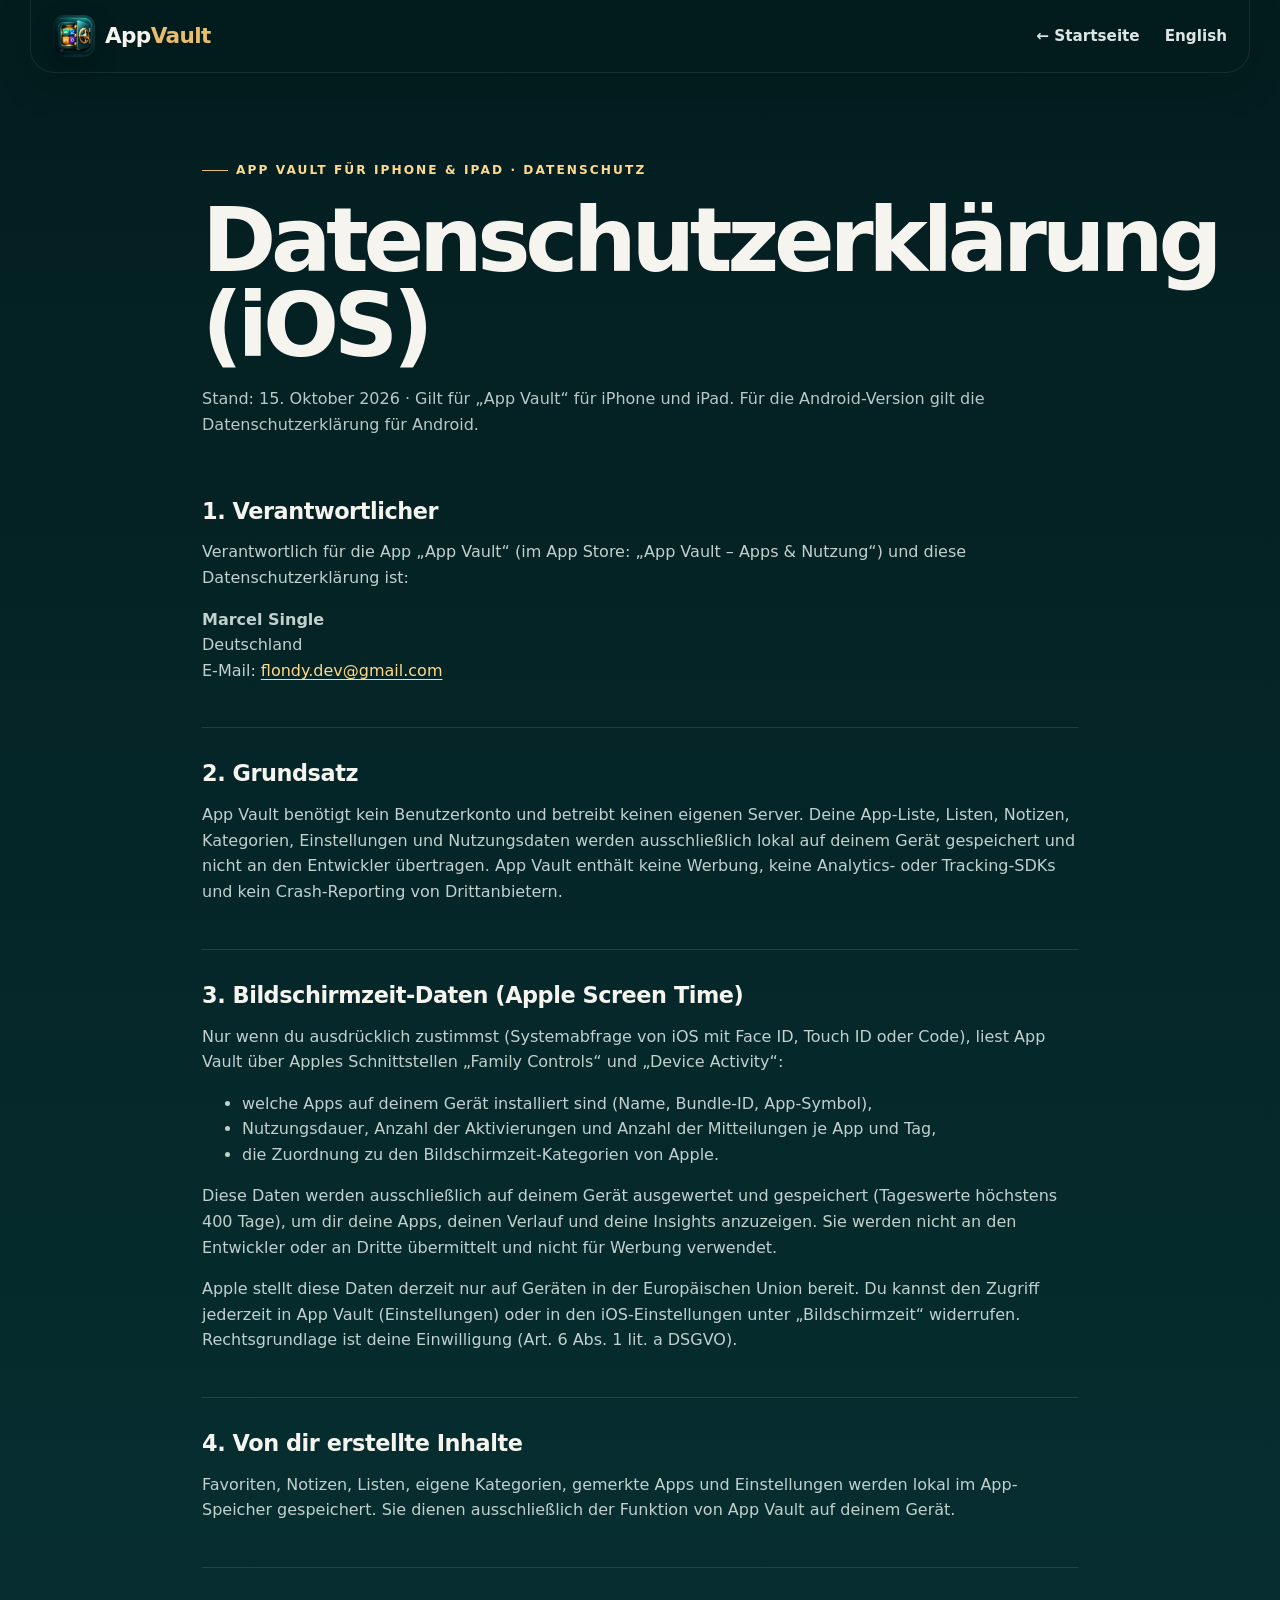
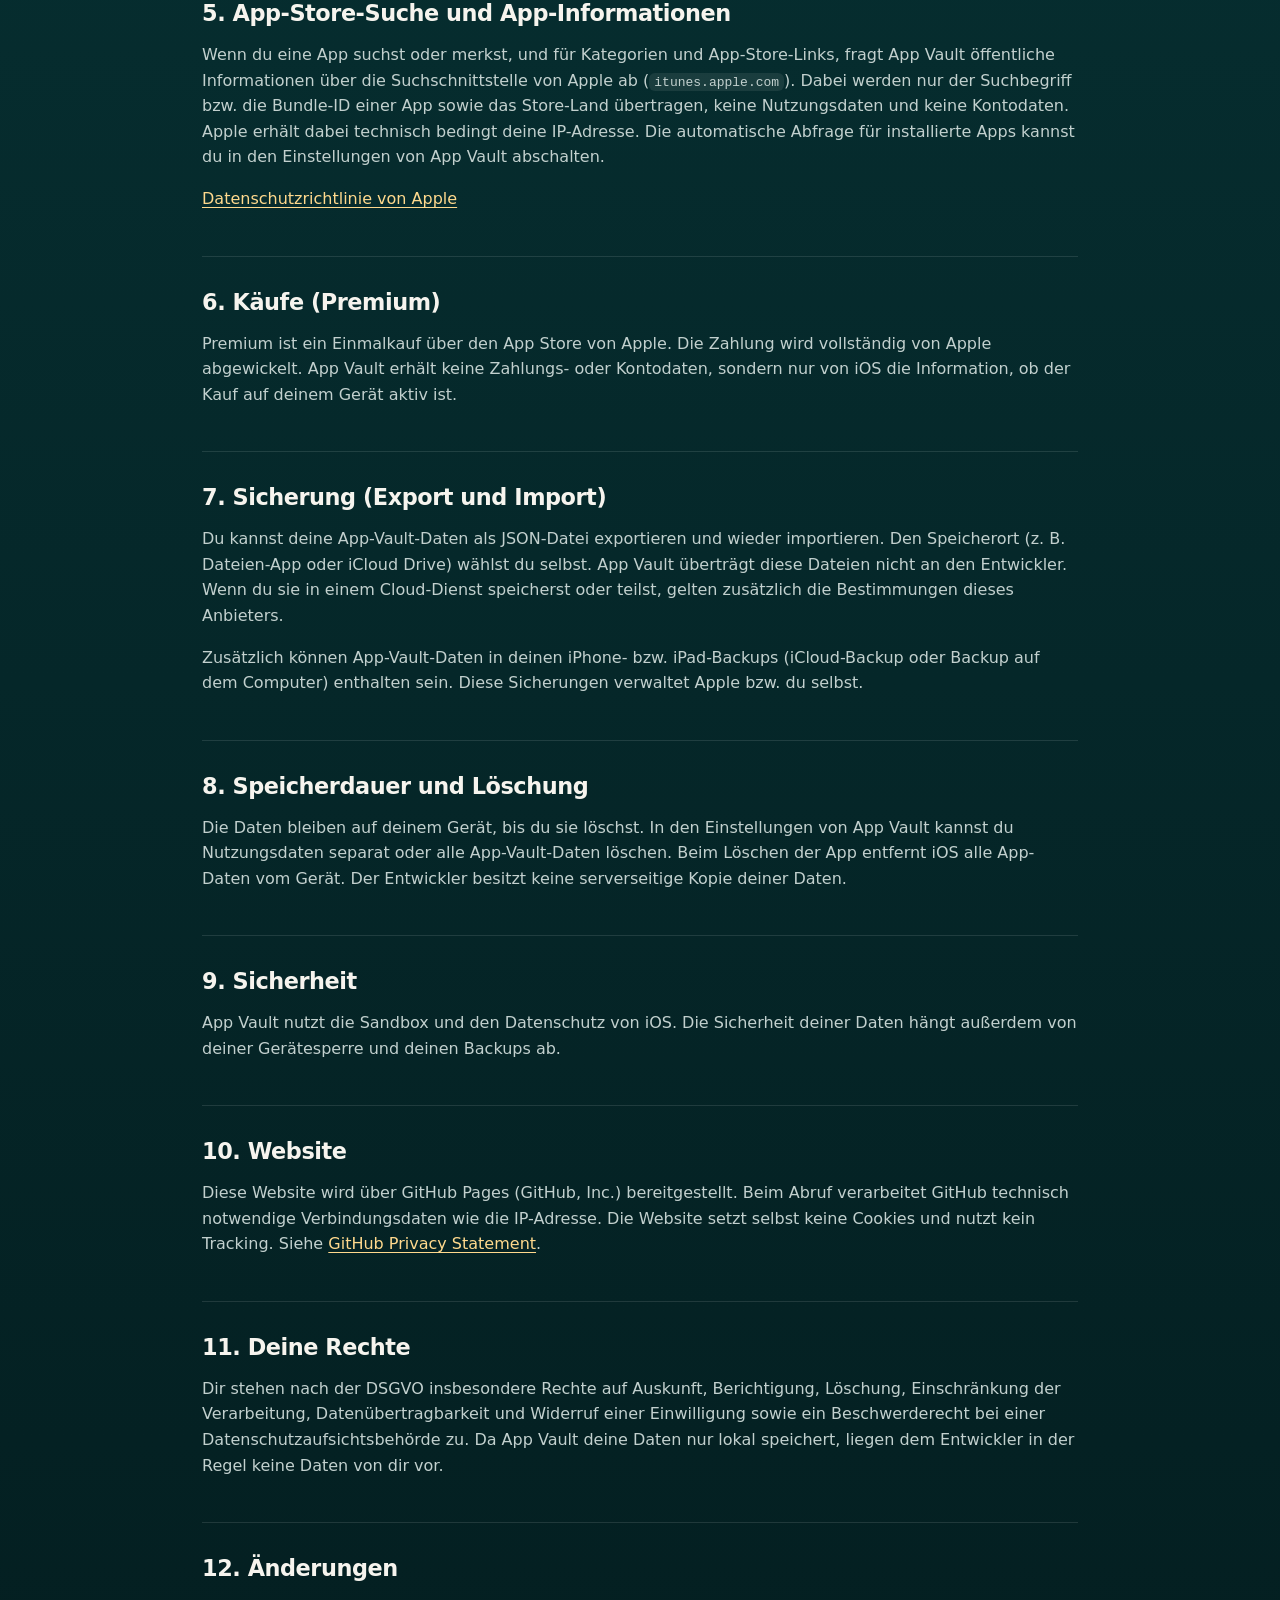
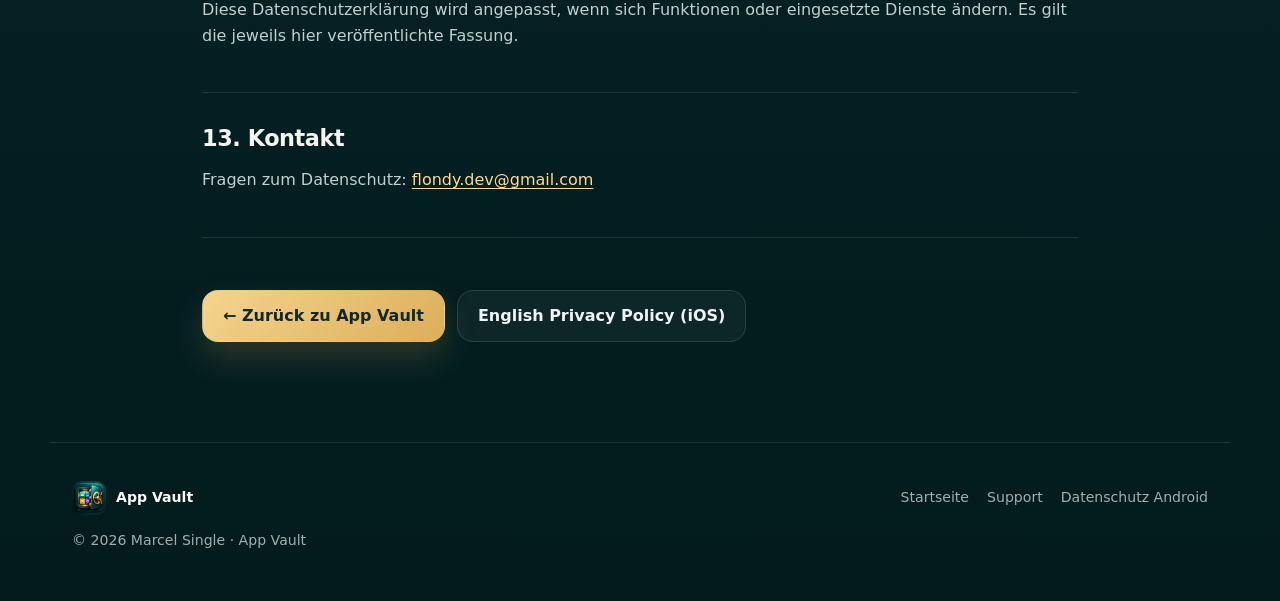
==== datenschutz-ios.html @ a9c984bd "iOS-Datenschutzerklärung (DE/EN) und Support-Seite hinzufügen Co-Authored-By: Claude Opus 5.5 <norep" ====
<!doctype html>
<html lang="de">
<head>
  <meta charset="utf-8">
  <meta name="viewport" content="width=device-width, initial-scale=1">
  <meta name="theme-color" content="#07393b">
  <meta name="robots" content="index,follow">
  <title>Datenschutzerklärung iOS – App Vault</title>
  <link rel="icon" href="assets/app-icon.png">
  <link rel="stylesheet" href="styles.css">
</head>
<body class="legal-page">
  <header class="site-header legal-header">
    <a class="brand" href="index.html"><img src="assets/app-icon.png" alt="App Vault Icon" width="42" height="42"><span>App<span>Vault</span></span></a>
    <nav class="nav legal-nav"><a href="index.html">← Startseite</a><a href="privacy-ios.html" lang="en">English</a></nav>
  </header>
  <main class="legal-shell">
    <div class="legal-title">
      <div class="eyebrow">APP VAULT FÜR iPHONE &amp; iPAD · DATENSCHUTZ</div>
      <h1>Datenschutzerklärung (iOS)</h1>
      <p>Stand: 15. Oktober 2026 · Gilt für „App Vault“ für iPhone und iPad. Für die Android-Version gilt die <a href="datenschutz.html">Datenschutzerklärung für Android</a>.</p>
    </div>

    <article class="legal-content">
      <section><h2>1. Verantwortlicher</h2><p>Verantwortlich für die App „App Vault“ (im App Store: „App Vault – Apps &amp; Nutzung“) und diese Datenschutzerklärung ist:</p><p><strong>Marcel Single</strong><br>Deutschland<br>E-Mail: <a href="mailto:flondy.dev@gmail.com">flondy.dev@gmail.com</a></p></section>

      <section><h2>2. Grundsatz</h2><p>App Vault benötigt kein Benutzerkonto und betreibt keinen eigenen Server. Deine App-Liste, Listen, Notizen, Kategorien, Einstellungen und Nutzungsdaten werden ausschließlich lokal auf deinem Gerät gespeichert und nicht an den Entwickler übertragen. App Vault enthält keine Werbung, keine Analytics- oder Tracking-SDKs und kein Crash-Reporting von Drittanbietern.</p></section>

      <section><h2>3. Bildschirmzeit-Daten (Apple Screen Time)</h2><p>Nur wenn du ausdrücklich zustimmst (Systemabfrage von iOS mit Face ID, Touch ID oder Code), liest App Vault über Apples Schnittstellen „Family Controls“ und „Device Activity“:</p><ul><li>welche Apps auf deinem Gerät installiert sind (Name, Bundle-ID, App-Symbol),</li><li>Nutzungsdauer, Anzahl der Aktivierungen und Anzahl der Mitteilungen je App und Tag,</li><li>die Zuordnung zu den Bildschirmzeit-Kategorien von Apple.</li></ul><p>Diese Daten werden ausschließlich auf deinem Gerät ausgewertet und gespeichert (Tageswerte höchstens 400 Tage), um dir deine Apps, deinen Verlauf und deine Insights anzuzeigen. Sie werden nicht an den Entwickler oder an Dritte übermittelt und nicht für Werbung verwendet.</p><p>Apple stellt diese Daten derzeit nur auf Geräten in der Europäischen Union bereit. Du kannst den Zugriff jederzeit in App Vault (Einstellungen) oder in den iOS-Einstellungen unter „Bildschirmzeit“ widerrufen. Rechtsgrundlage ist deine Einwilligung (Art. 6 Abs. 1 lit. a DSGVO).</p></section>

      <section><h2>4. Von dir erstellte Inhalte</h2><p>Favoriten, Notizen, Listen, eigene Kategorien, gemerkte Apps und Einstellungen werden lokal im App-Speicher gespeichert. Sie dienen ausschließlich der Funktion von App Vault auf deinem Gerät.</p></section>

      <section><h2>5. App-Store-Suche und App-Informationen</h2><p>Wenn du eine App suchst oder merkst, und für Kategorien und App-Store-Links, fragt App Vault öffentliche Informationen über die Suchschnittstelle von Apple ab (<code>itunes.apple.com</code>). Dabei werden nur der Suchbegriff bzw. die Bundle-ID einer App sowie das Store-Land übertragen, keine Nutzungsdaten und keine Kontodaten. Apple erhält dabei technisch bedingt deine IP-Adresse. Die automatische Abfrage für installierte Apps kannst du in den Einstellungen von App Vault abschalten.</p><p><a href="https://www.apple.com/legal/privacy/" rel="noopener noreferrer">Datenschutzrichtlinie von Apple</a></p></section>

      <section><h2>6. Käufe (Premium)</h2><p>Premium ist ein Einmalkauf über den App Store von Apple. Die Zahlung wird vollständig von Apple abgewickelt. App Vault erhält keine Zahlungs- oder Kontodaten, sondern nur von iOS die Information, ob der Kauf auf deinem Gerät aktiv ist.</p></section>

      <section><h2>7. Sicherung (Export und Import)</h2><p>Du kannst deine App-Vault-Daten als JSON-Datei exportieren und wieder importieren. Den Speicherort (z. B. Dateien-App oder iCloud Drive) wählst du selbst. App Vault überträgt diese Dateien nicht an den Entwickler. Wenn du sie in einem Cloud-Dienst speicherst oder teilst, gelten zusätzlich die Bestimmungen dieses Anbieters.</p><p>Zusätzlich können App-Vault-Daten in deinen iPhone- bzw. iPad-Backups (iCloud-Backup oder Backup auf dem Computer) enthalten sein. Diese Sicherungen verwaltet Apple bzw. du selbst.</p></section>

      <section><h2>8. Speicherdauer und Löschung</h2><p>Die Daten bleiben auf deinem Gerät, bis du sie löschst. In den Einstellungen von App Vault kannst du Nutzungsdaten separat oder alle App-Vault-Daten löschen. Beim Löschen der App entfernt iOS alle App-Daten vom Gerät. Der Entwickler besitzt keine serverseitige Kopie deiner Daten.</p></section>

      <section><h2>9. Sicherheit</h2><p>App Vault nutzt die Sandbox und den Datenschutz von iOS. Die Sicherheit deiner Daten hängt außerdem von deiner Gerätesperre und deinen Backups ab.</p></section>

      <section><h2>10. Website</h2><p>Diese Website wird über GitHub Pages (GitHub, Inc.) bereitgestellt. Beim Abruf verarbeitet GitHub technisch notwendige Verbindungsdaten wie die IP-Adresse. Die Website setzt selbst keine Cookies und nutzt kein Tracking. Siehe <a href="https://docs.github.com/en/site-policy/privacy-policies/github-general-privacy-statement" rel="noopener noreferrer">GitHub Privacy Statement</a>.</p></section>

      <section><h2>11. Deine Rechte</h2><p>Dir stehen nach der DSGVO insbesondere Rechte auf Auskunft, Berichtigung, Löschung, Einschränkung der Verarbeitung, Datenübertragbarkeit und Widerruf einer Einwilligung sowie ein Beschwerderecht bei einer Datenschutzaufsichtsbehörde zu. Da App Vault deine Daten nur lokal speichert, liegen dem Entwickler in der Regel keine Daten von dir vor.</p></section>

      <section><h2>12. Änderungen</h2><p>Diese Datenschutzerklärung wird angepasst, wenn sich Funktionen oder eingesetzte Dienste ändern. Es gilt die jeweils hier veröffentlichte Fassung.</p></section>

      <section><h2>13. Kontakt</h2><p>Fragen zum Datenschutz: <a href="mailto:flondy.dev@gmail.com">flondy.dev@gmail.com</a></p></section>
    </article>
    <div class="legal-actions"><a class="button button-primary" href="index.html">← Zurück zu App Vault</a><a class="button button-ghost" href="privacy-ios.html">English Privacy Policy (iOS)</a></div>
  </main>
  <footer><div class="footer-brand"><img src="assets/app-icon.png" alt="" width="34" height="34"><strong>App Vault</strong></div><div class="footer-links"><a href="index.html">Startseite</a><a href="support.html">Support</a><a href="datenschutz.html">Datenschutz Android</a></div><p>© <span id="year"></span> Marcel Single · App Vault</p></footer>
  <script src="script.js"></script>
</body>
</html>
---- styles.css ----
:root{--bg:#041f21;--bg2:#062d2f;--panel:#0a383a;--panel2:#0f4546;--gold:#e8bd6c;--gold2:#ffd98d;--text:#f6f4ee;--muted:#b9c9c7;--line:rgba(255,255,255,.11);--shadow:0 32px 80px rgba(0,0,0,.35);--radius:28px;--max:1180px}*{box-sizing:border-box}html{scroll-behavior:smooth}body{margin:0;background:radial-gradient(circle at 85% 4%,rgba(232,189,108,.13),transparent 26%),linear-gradient(180deg,#031c1e 0%,#052a2c 52%,#031b1d 100%);color:var(--text);font-family:Inter,ui-sans-serif,system-ui,-apple-system,BlinkMacSystemFont,"Segoe UI",sans-serif;line-height:1.6}a{color:inherit;text-decoration:none}img{max-width:100%;display:block}.site-header{position:sticky;top:0;z-index:50;display:flex;align-items:center;justify-content:space-between;max-width:1220px;margin:0 auto;padding:15px 22px;background:rgba(3,28,30,.76);border:1px solid rgba(255,255,255,.08);border-top:0;border-radius:0 0 24px 24px;backdrop-filter:blur(18px);box-shadow:0 12px 38px rgba(0,0,0,.15)}.brand{display:flex;gap:10px;align-items:center;font-weight:900;font-size:1.35rem;letter-spacing:-.03em}.brand img{border-radius:11px;box-shadow:0 8px 22px rgba(0,0,0,.25)}.brand span span{color:var(--gold)}.nav{display:flex;align-items:center;gap:25px;color:#dbe6e4;font-weight:650;font-size:.95rem}.nav a:hover{color:var(--gold2)}.nav-cta{padding:10px 16px;border:1px solid rgba(232,189,108,.45);border-radius:999px;background:rgba(232,189,108,.08)}.menu-button{display:none;background:transparent;border:0;color:white;font-size:1.5rem}.section-pad{padding-left:max(22px,calc((100vw - var(--max))/2));padding-right:max(22px,calc((100vw - var(--max))/2))}.hero{position:relative;min-height:800px;display:grid;grid-template-columns:1.02fr .98fr;align-items:center;gap:40px;overflow:hidden;padding-top:84px;padding-bottom:88px}.hero-copy{position:relative;z-index:2}.eyebrow{display:inline-flex;align-items:center;gap:8px;font-size:.76rem;letter-spacing:.17em;font-weight:850;color:var(--gold2);text-transform:uppercase}.eyebrow:before{content:"";width:26px;height:1px;background:var(--gold)}h1,h2,h3,p{margin-top:0}.hero h1{font-size:clamp(3.4rem,7vw,6.6rem);line-height:.92;letter-spacing:-.065em;margin:18px 0 26px}.hero h1 span{background:linear-gradient(100deg,var(--gold2),#fff2c9 65%,var(--gold));-webkit-background-clip:text;background-clip:text;color:transparent}.lead{font-size:1.23rem;color:var(--muted);max-width:650px}.hero-actions{display:flex;flex-wrap:wrap;gap:12px;margin:32px 0 24px}.button{display:inline-flex;align-items:center;justify-content:center;min-height:52px;padding:0 20px;border-radius:16px;font-weight:800;border:1px solid transparent;transition:.2s ease}.button:hover{transform:translateY(-2px)}.button-primary{background:linear-gradient(135deg,#f4d48e,#dcae59);color:#102929;box-shadow:0 16px 32px rgba(221,173,86,.18)}.button-ghost{border-color:var(--line);background:rgba(255,255,255,.045);color:#eef4f3}.trust-row{display:flex;flex-wrap:wrap;gap:12px 20px;color:#aac0bd;font-size:.88rem}.hero-visual{position:relative;min-height:660px;display:flex;align-items:center;justify-content:center}.hero-phone{width:min(370px,70%);position:relative;z-index:3;border-radius:34px;filter:drop-shadow(0 40px 40px rgba(0,0,0,.45));transform:rotate(3deg)}.icon-orbit{position:absolute;left:-10px;top:12%;width:260px;height:260px;border:1px solid rgba(232,189,108,.26);border-radius:50%;display:grid;place-items:center;box-shadow:inset 0 0 60px rgba(232,189,108,.07)}.hero-icon{width:170px;border-radius:38px;box-shadow:0 26px 45px rgba(0,0,0,.38)}.orbit-dot{position:absolute;width:12px;height:12px;border-radius:50%;background:var(--gold);box-shadow:0 0 22px var(--gold)}.dot-a{top:12%;right:14%}.dot-b{bottom:8%;left:26%}.dot-c{top:58%;left:-2%;width:7px;height:7px}.hero-glow{position:absolute;border-radius:50%;filter:blur(4px);opacity:.65}.hero-glow-a{width:500px;height:500px;background:radial-gradient(circle,rgba(32,151,142,.18),transparent 70%);right:8%;top:10%}.hero-glow-b{width:420px;height:420px;background:radial-gradient(circle,rgba(232,189,108,.14),transparent 70%);left:-8%;bottom:-10%}.mini-proof{max-width:var(--max);margin:-30px auto 60px;display:grid;grid-template-columns:repeat(4,1fr);background:rgba(255,255,255,.045);border:1px solid var(--line);border-radius:25px;overflow:hidden;box-shadow:var(--shadow)}.mini-proof div{padding:22px}.mini-proof div+div{border-left:1px solid var(--line)}.mini-proof strong{display:block;color:var(--gold2);font-size:1.05rem}.mini-proof span{display:block;color:var(--muted);font-size:.85rem;margin-top:3px}.section{padding-top:110px;padding-bottom:110px}.section-heading{max-width:760px;margin-bottom:40px}.section-heading h2,.privacy-card h2,.cta h2{font-size:clamp(2.1rem,4vw,4rem);line-height:1.04;letter-spacing:-.05em;margin:16px 0 18px}.section-heading p{color:var(--muted);font-size:1.08rem}.feature-grid{display:grid;grid-template-columns:repeat(4,1fr);gap:16px}.feature-card{padding:26px;border:1px solid var(--line);background:linear-gradient(180deg,rgba(255,255,255,.055),rgba(255,255,255,.025));border-radius:24px;min-height:260px;box-shadow:0 20px 45px rgba(0,0,0,.12);transition:.25s}.feature-card:hover{transform:translateY(-4px);border-color:rgba(232,189,108,.35)}.feature-card.featured{background:linear-gradient(155deg,rgba(232,189,108,.15),rgba(255,255,255,.04));border-color:rgba(232,189,108,.3)}.feature-icon{width:48px;height:48px;display:grid;place-items:center;border:1px solid rgba(232,189,108,.35);background:#082f31;border-radius:14px;color:var(--gold2);font-size:1.3rem;margin-bottom:28px}.feature-card h3{font-size:1.17rem;margin-bottom:9px}.feature-card p{color:#b7c7c5;font-size:.94rem;margin-bottom:0}.showcase{padding-top:110px;padding-bottom:105px;background:linear-gradient(180deg,rgba(255,255,255,.025),transparent)}.screens-wrap{position:relative}.screens{display:flex;gap:26px;overflow-x:auto;scroll-snap-type:x mandatory;padding:10px 3px 26px;scrollbar-width:none}.screens::-webkit-scrollbar{display:none}.screens figure{flex:0 0 300px;margin:0;scroll-snap-align:center}.screens img{width:100%;border-radius:28px;box-shadow:0 28px 60px rgba(0,0,0,.35);border:1px solid rgba(255,255,255,.08)}.screens figcaption{text-align:center;margin-top:11px;color:#d3dfdd;font-weight:700}.slider-button{position:absolute;top:45%;z-index:3;width:48px;height:48px;border-radius:50%;border:1px solid var(--line);background:rgba(4,31,33,.9);color:white;font-size:2rem;display:grid;place-items:center;cursor:pointer}.slider-button.prev{left:-22px}.slider-button.next{right:-22px}.mockup-note{color:#8fa7a4;text-align:center;font-size:.8rem;margin:16px auto 0;max-width:760px}.privacy-band{padding-top:70px;padding-bottom:110px}.privacy-card{display:grid;grid-template-columns:1.25fr .75fr;gap:34px;align-items:center;padding:44px;border-radius:34px;border:1px solid rgba(232,189,108,.23);background:radial-gradient(circle at 95% 8%,rgba(232,189,108,.15),transparent 28%),linear-gradient(145deg,#0a3a3c,#062b2d);box-shadow:var(--shadow)}.privacy-card p{color:var(--muted);max-width:680px}.privacy-points{display:grid;grid-template-columns:1fr 1fr;gap:10px}.privacy-points span{padding:13px;border-radius:14px;border:1px solid var(--line);background:rgba(255,255,255,.04);font-size:.85rem;font-weight:750}.privacy-card .button{grid-column:1/-1;justify-self:start}.faq{padding-top:90px}.faq-list{display:grid;gap:12px;max-width:900px}.faq details{padding:18px 20px;border:1px solid var(--line);border-radius:18px;background:rgba(255,255,255,.035)}.faq summary{font-weight:800;cursor:pointer}.faq details p{color:var(--muted);margin:12px 0 0}.cta{max-width:var(--max);margin:10px auto 100px;padding-top:36px;padding-bottom:36px;display:grid;grid-template-columns:auto 1fr auto;align-items:center;gap:26px;border-radius:32px;border:1px solid var(--line);background:linear-gradient(135deg,rgba(232,189,108,.14),rgba(255,255,255,.04))}.cta img{border-radius:22px}.cta h2{font-size:clamp(1.9rem,4vw,3.4rem);margin:6px 0 0}footer{max-width:var(--max);margin:0 auto;padding:38px 22px 50px;border-top:1px solid var(--line);display:grid;grid-template-columns:1fr auto;gap:14px;align-items:center;color:#9fb1ae;font-size:.88rem}.footer-brand{display:flex;align-items:center;gap:10px;color:white}.footer-brand img{border-radius:9px}.footer-links{display:flex;gap:18px}.footer-links a:hover{color:var(--gold2)}footer p{grid-column:1/-1;margin:0}.reveal{opacity:0;transform:translateY(18px);transition:opacity .7s ease,transform .7s ease}.reveal.visible{opacity:1;transform:none}.legal-page{background:linear-gradient(180deg,#031d1f,#062d2f 40%,#031b1d)}.legal-header{position:relative}.legal-nav{display:flex}.legal-shell{max-width:920px;margin:0 auto;padding:80px 22px 100px}.legal-title h1{font-size:clamp(3rem,7vw,5.6rem);line-height:.95;letter-spacing:-.06em;margin:18px 0}.legal-title p{color:var(--muted)}.legal-notice{margin:36px 0;padding:20px;border-radius:18px;border:1px solid rgba(232,189,108,.35);background:rgba(232,189,108,.09);color:#f3e6ca}.legal-content{padding:12px 0}.legal-content section{padding:28px 0;border-bottom:1px solid var(--line)}.legal-content h2{font-size:1.4rem;letter-spacing:-.02em;margin-bottom:10px}.legal-content p,.legal-content li{color:#c2d0ce}.legal-content a{color:var(--gold2);text-decoration:underline;text-underline-offset:3px}.legal-content code,.legal-notice code{background:rgba(255,255,255,.08);padding:.12em .38em;border-radius:6px}.legal-actions{display:flex;flex-wrap:wrap;gap:12px;margin-top:40px}@media(max-width:980px){.hero{grid-template-columns:1fr;padding-top:70px}.hero-visual{min-height:560px}.feature-grid{grid-template-columns:repeat(2,1fr)}.mini-proof{grid-template-columns:repeat(2,1fr);margin-left:22px;margin-right:22px}.mini-proof div:nth-child(3){border-left:0;border-top:1px solid var(--line)}.mini-proof div:nth-child(4){border-top:1px solid var(--line)}.privacy-card{grid-template-columns:1fr}.cta{margin-left:22px;margin-right:22px;grid-template-columns:auto 1fr}.cta .button{grid-column:1/-1;justify-self:start}}@media(max-width:720px){.site-header{margin:0 10px;padding:12px 14px;border-radius:0 0 18px 18px}.menu-button{display:block}.nav{position:absolute;top:70px;left:10px;right:10px;display:none;flex-direction:column;align-items:stretch;padding:16px;background:#062c2e;border:1px solid var(--line);border-radius:18px;box-shadow:var(--shadow)}.nav.open{display:flex}.legal-nav{position:static;display:flex;flex-direction:row;background:none;border:0;padding:0;box-shadow:none}.legal-page .menu-button{display:none}.hero{min-height:auto;padding-top:70px}.hero h1{font-size:clamp(3.1rem,17vw,5rem)}.hero-visual{min-height:500px}.hero-phone{width:min(310px,75%)}.icon-orbit{width:200px;height:200px;left:-8px}.hero-icon{width:125px}.mini-proof{grid-template-columns:1fr}.mini-proof div+div{border-left:0;border-top:1px solid var(--line)}.feature-grid{grid-template-columns:1fr}.feature-card{min-height:0}.privacy-card{padding:28px}.privacy-points{grid-template-columns:1fr}.slider-button{display:none}.screens figure{flex-basis:82vw;max-width:310px}.cta{grid-template-columns:1fr;text-align:left}.cta img{width:72px}.cta .button{grid-column:auto}.footer-links{flex-wrap:wrap}footer{grid-template-columns:1fr}.legal-shell{padding-top:55px}}@media(prefers-reduced-motion:reduce){html{scroll-behavior:auto}.reveal{opacity:1;transform:none;transition:none}.button{transition:none}}
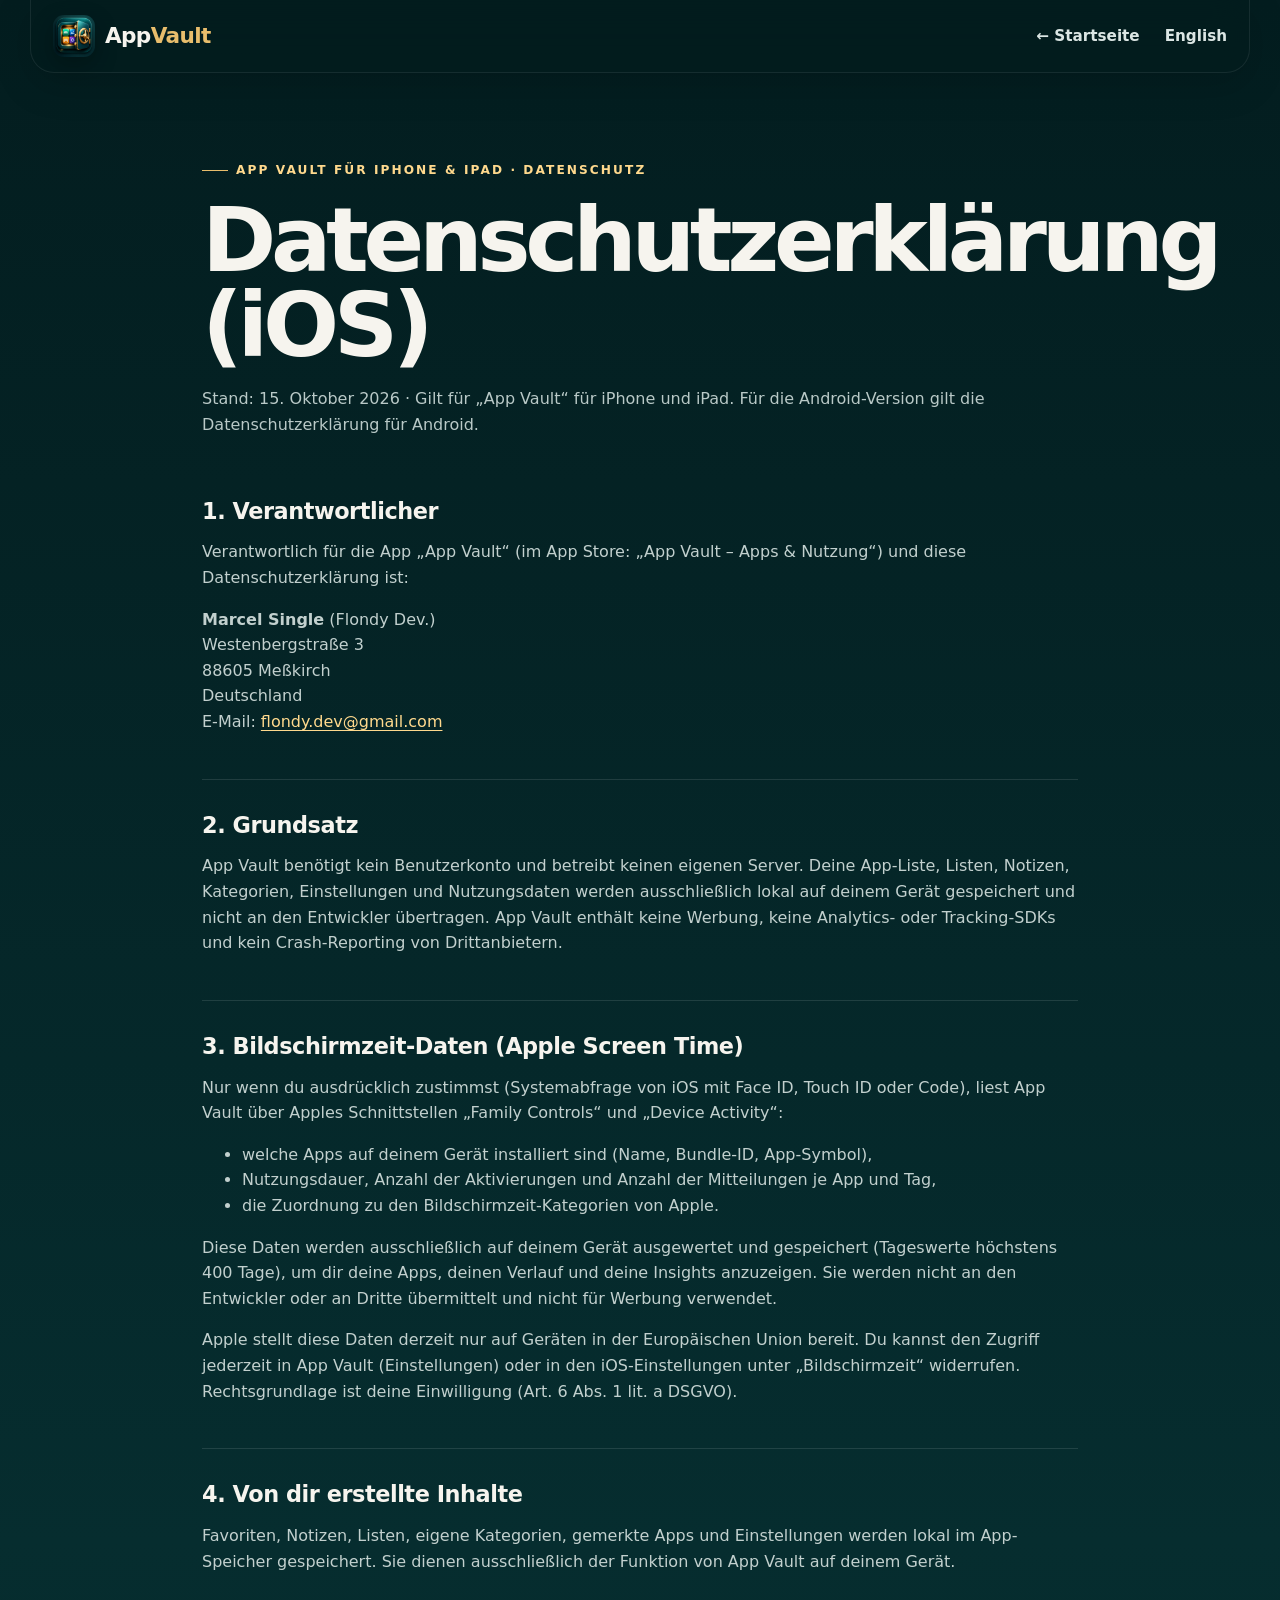
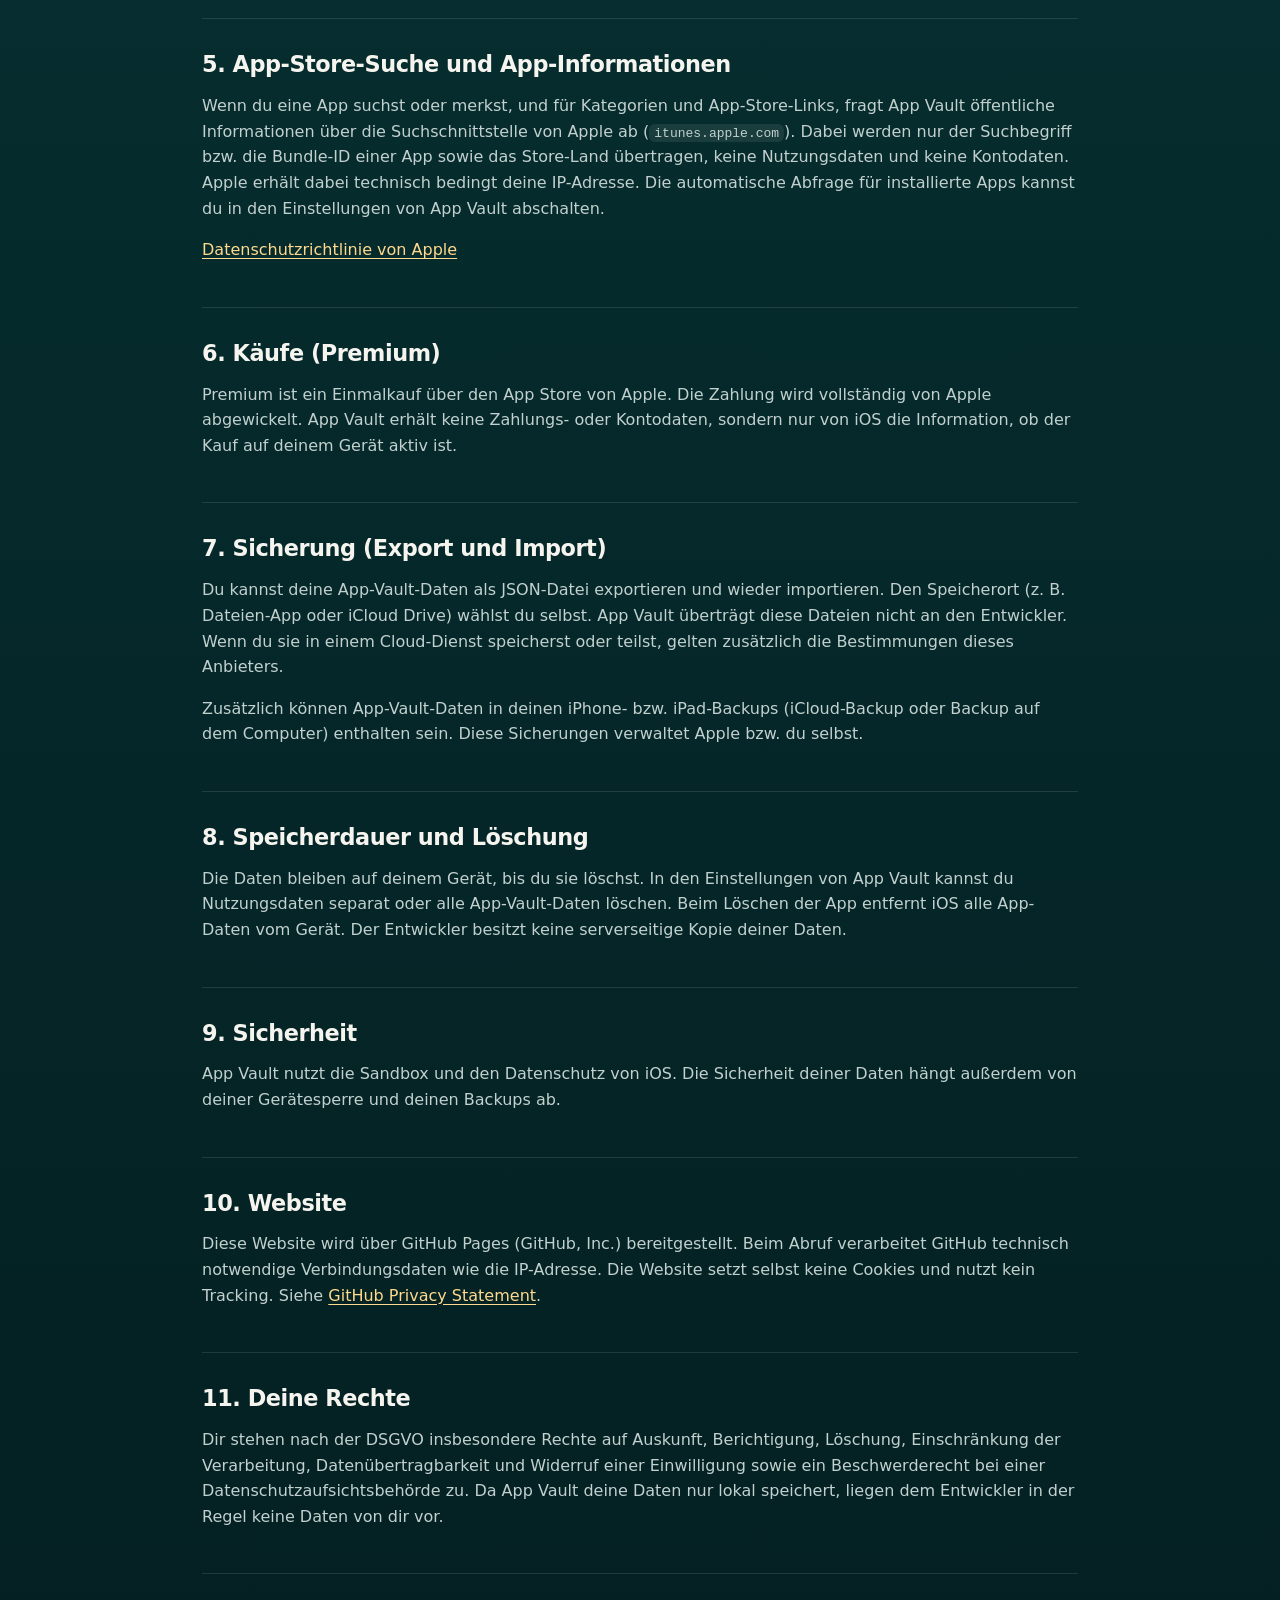
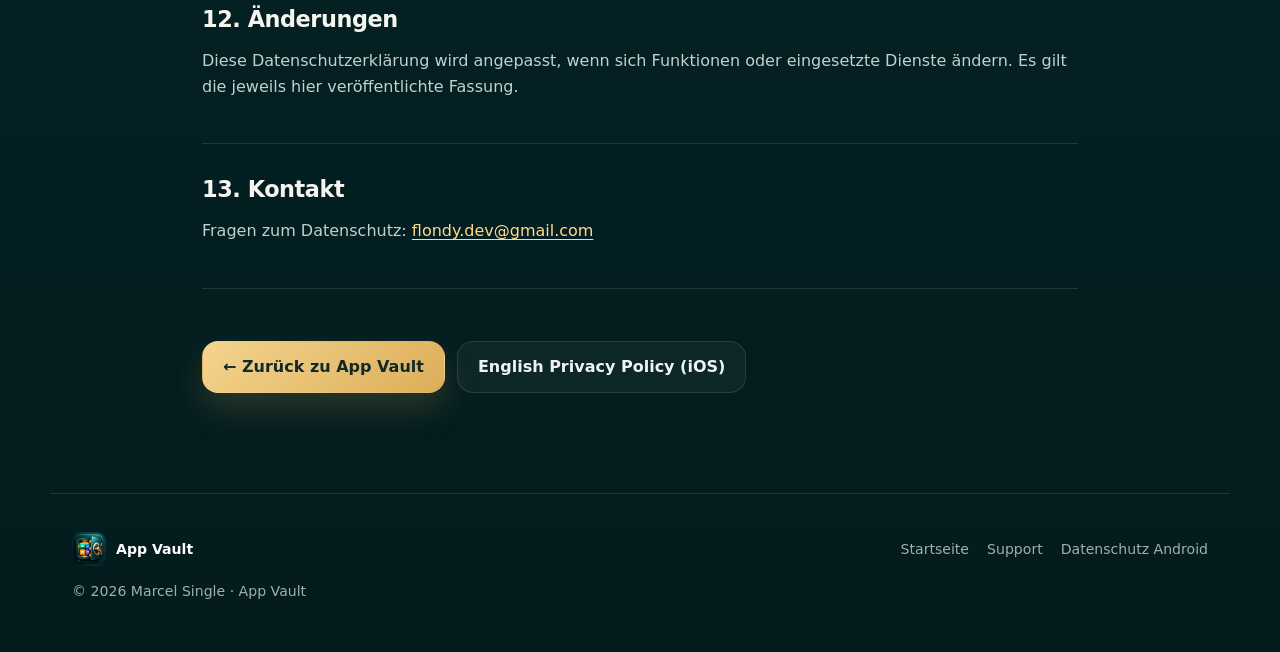
==== commit bd69edfd: "Impressum/Datenschutz: vollständiger Name und Anschrift Marcel Single (Flondy Dev.), Westenbergstraß" ====
--- a/datenschutz-ios.html
+++ b/datenschutz-ios.html
@@ -22,7 +22,7 @@
     </div>
 
     <article class="legal-content">
-      <section><h2>1. Verantwortlicher</h2><p>Verantwortlich für die App „App Vault“ (im App Store: „App Vault – Apps &amp; Nutzung“) und diese Datenschutzerklärung ist:</p><p><strong>Marcel Single</strong><br>Deutschland<br>E-Mail: <a href="mailto:flondy.dev@gmail.com">flondy.dev@gmail.com</a></p></section>
+      <section><h2>1. Verantwortlicher</h2><p>Verantwortlich für die App „App Vault“ (im App Store: „App Vault – Apps &amp; Nutzung“) und diese Datenschutzerklärung ist:</p><p><strong>Marcel Single</strong> (Flondy Dev.)<br>Westenbergstraße 3<br>88605 Meßkirch<br>Deutschland<br>E-Mail: <a href="mailto:flondy.dev@gmail.com">flondy.dev@gmail.com</a></p></section>
 
       <section><h2>2. Grundsatz</h2><p>App Vault benötigt kein Benutzerkonto und betreibt keinen eigenen Server. Deine App-Liste, Listen, Notizen, Kategorien, Einstellungen und Nutzungsdaten werden ausschließlich lokal auf deinem Gerät gespeichert und nicht an den Entwickler übertragen. App Vault enthält keine Werbung, keine Analytics- oder Tracking-SDKs und kein Crash-Reporting von Drittanbietern.</p></section>
 
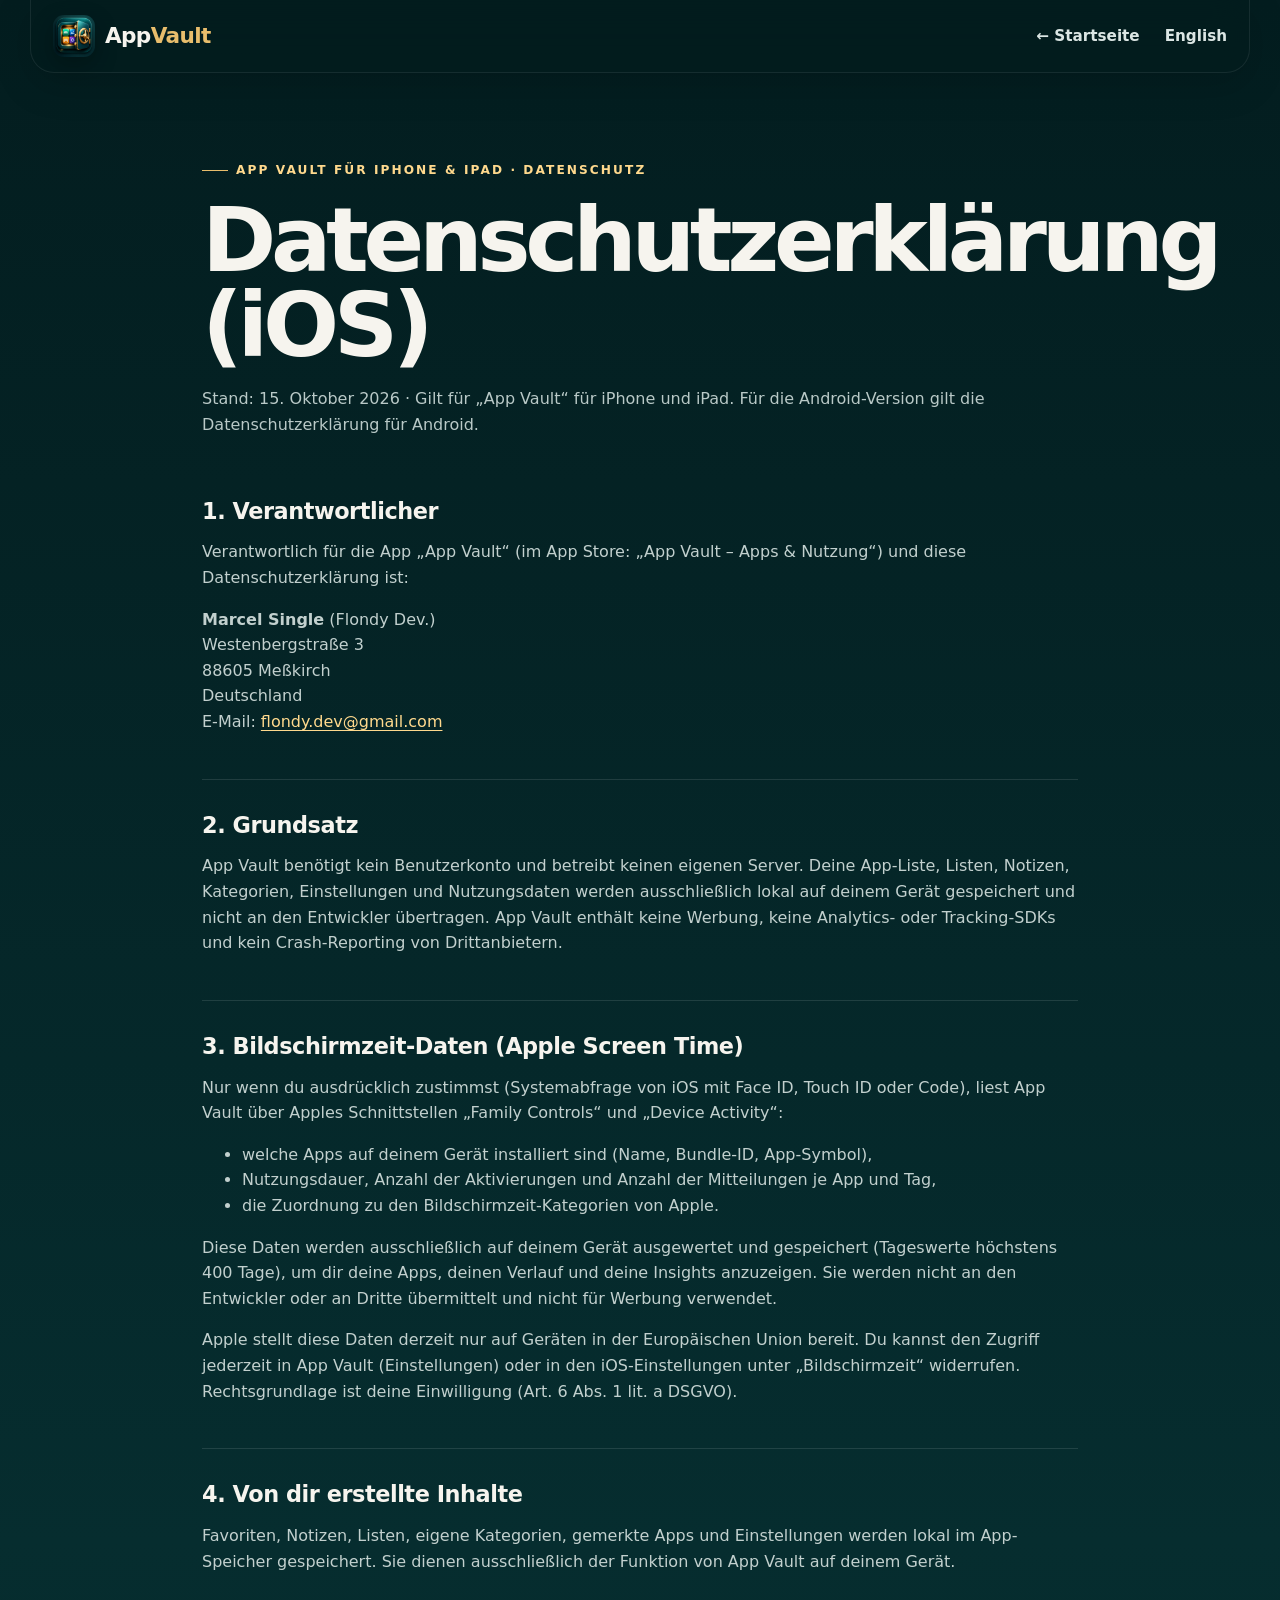
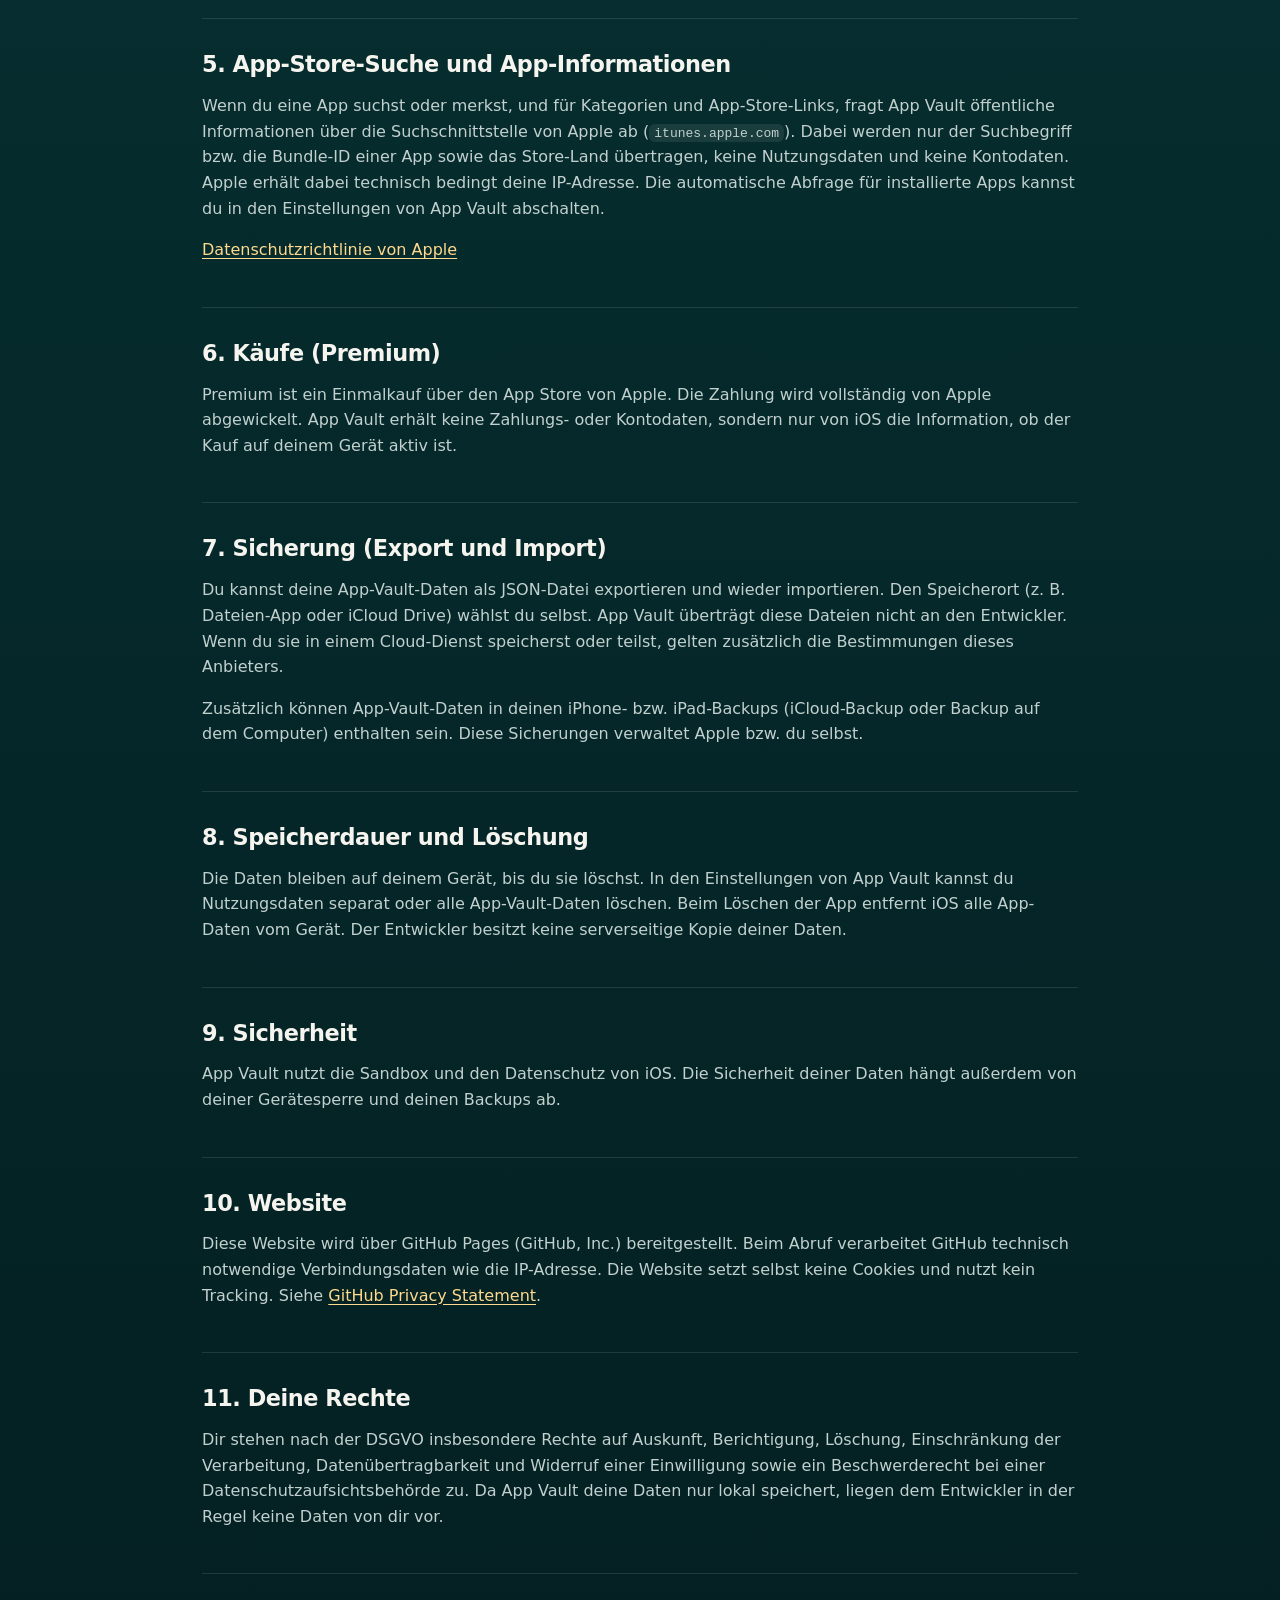
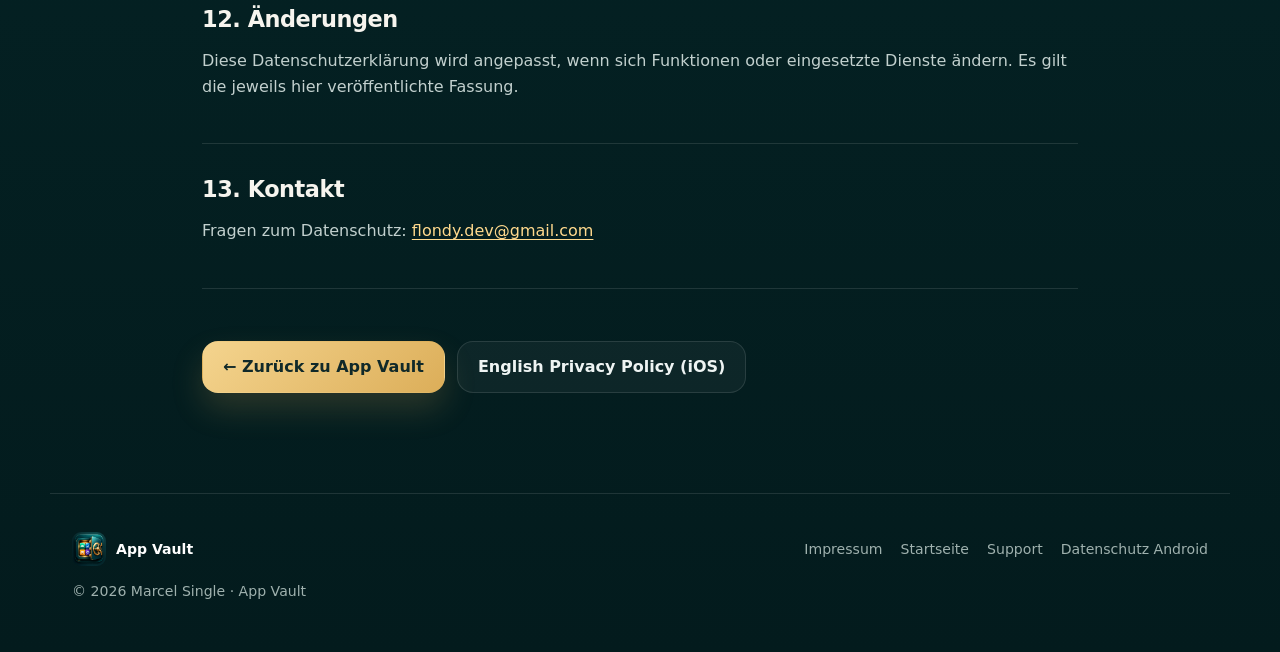
==== commit 6f585c11: "Footer: zentrales Impressum verlinken Co-Authored-By: Claude Opus 5.5 <noreply@anthropic.com> Claude" ====
--- a/datenschutz-ios.html
+++ b/datenschutz-ios.html
@@ -50,7 +50,7 @@
     </article>
     <div class="legal-actions"><a class="button button-primary" href="index.html">← Zurück zu App Vault</a><a class="button button-ghost" href="privacy-ios.html">English Privacy Policy (iOS)</a></div>
   </main>
-  <footer><div class="footer-brand"><img src="assets/app-icon.png" alt="" width="34" height="34"><strong>App Vault</strong></div><div class="footer-links"><a href="index.html">Startseite</a><a href="support.html">Support</a><a href="datenschutz.html">Datenschutz Android</a></div><p>© <span id="year"></span> Marcel Single · App Vault</p></footer>
+  <footer><div class="footer-brand"><img src="assets/app-icon.png" alt="" width="34" height="34"><strong>App Vault</strong></div><div class="footer-links"><a href="https://flondy.github.io/app-store/impressum.html">Impressum</a><a href="index.html">Startseite</a><a href="support.html">Support</a><a href="datenschutz.html">Datenschutz Android</a></div><p>© <span id="year"></span> Marcel Single · App Vault</p></footer>
   <script src="script.js"></script>
 </body>
 </html>
